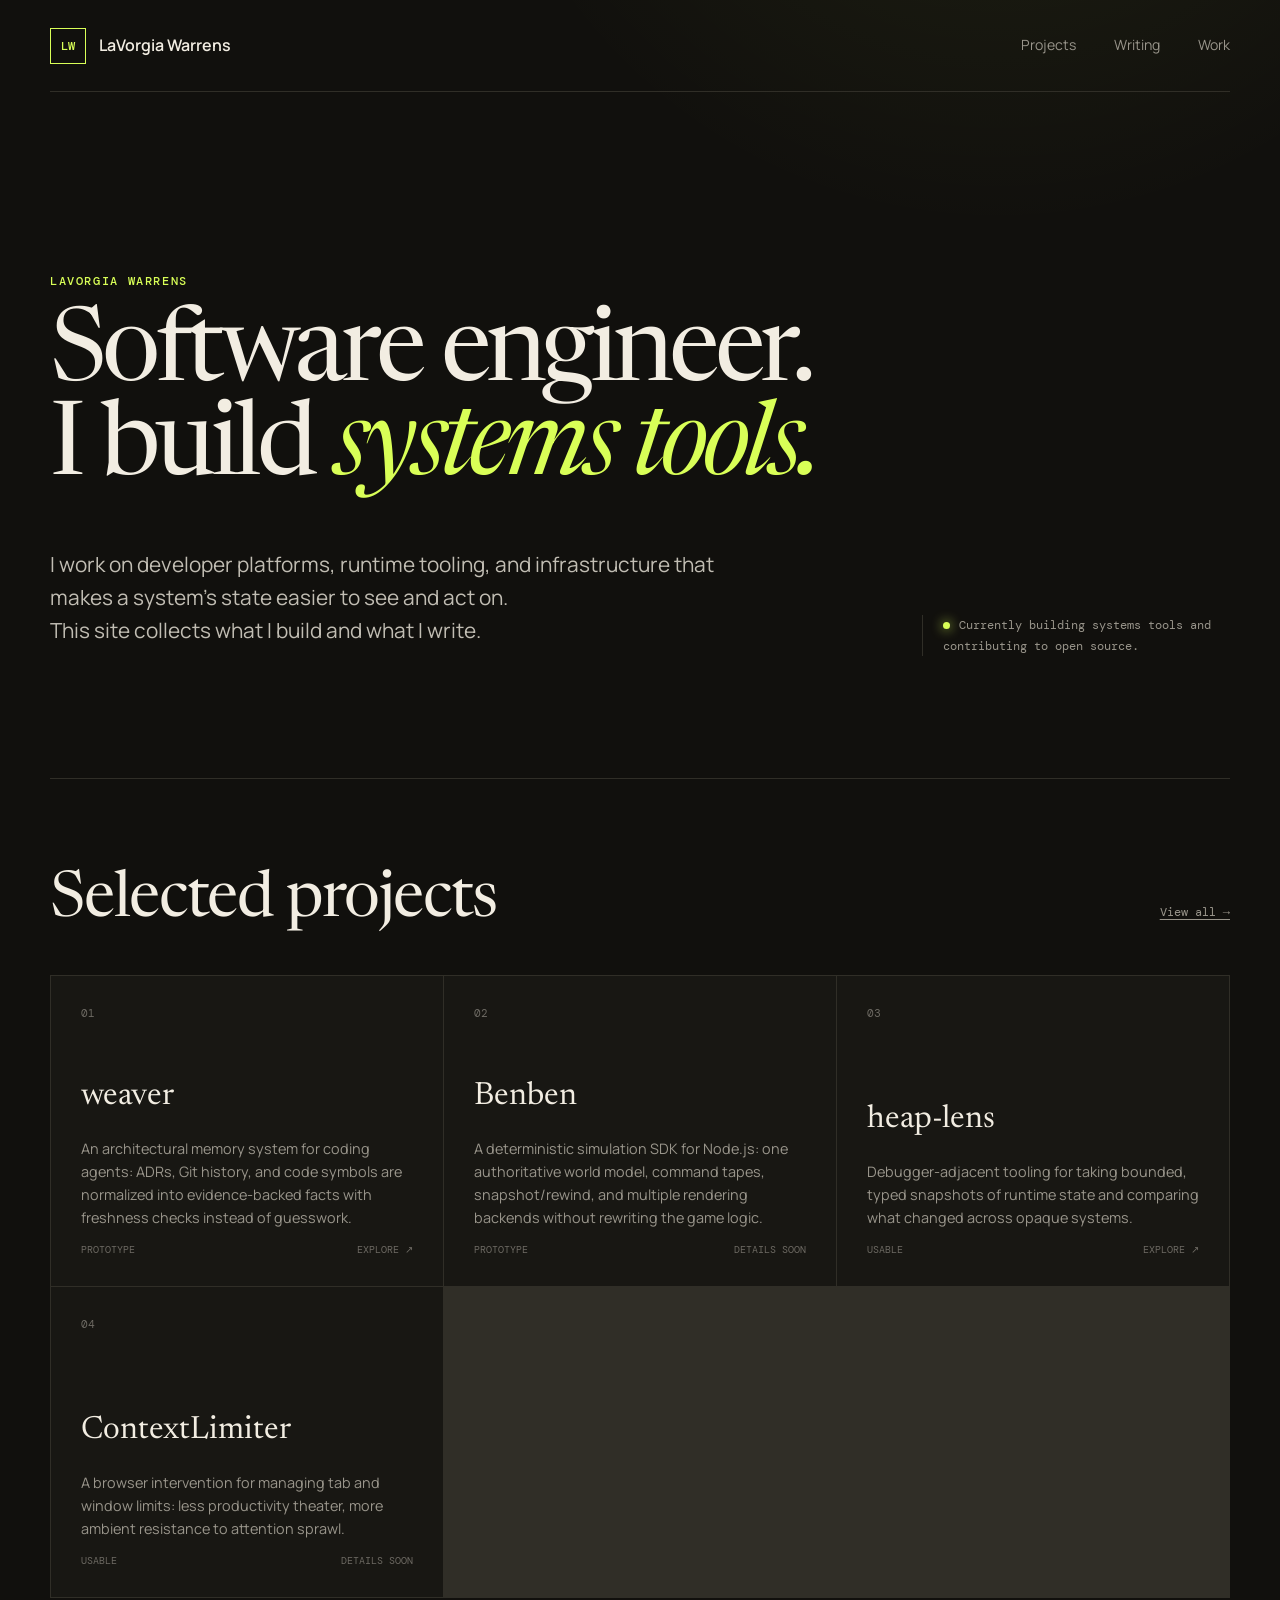
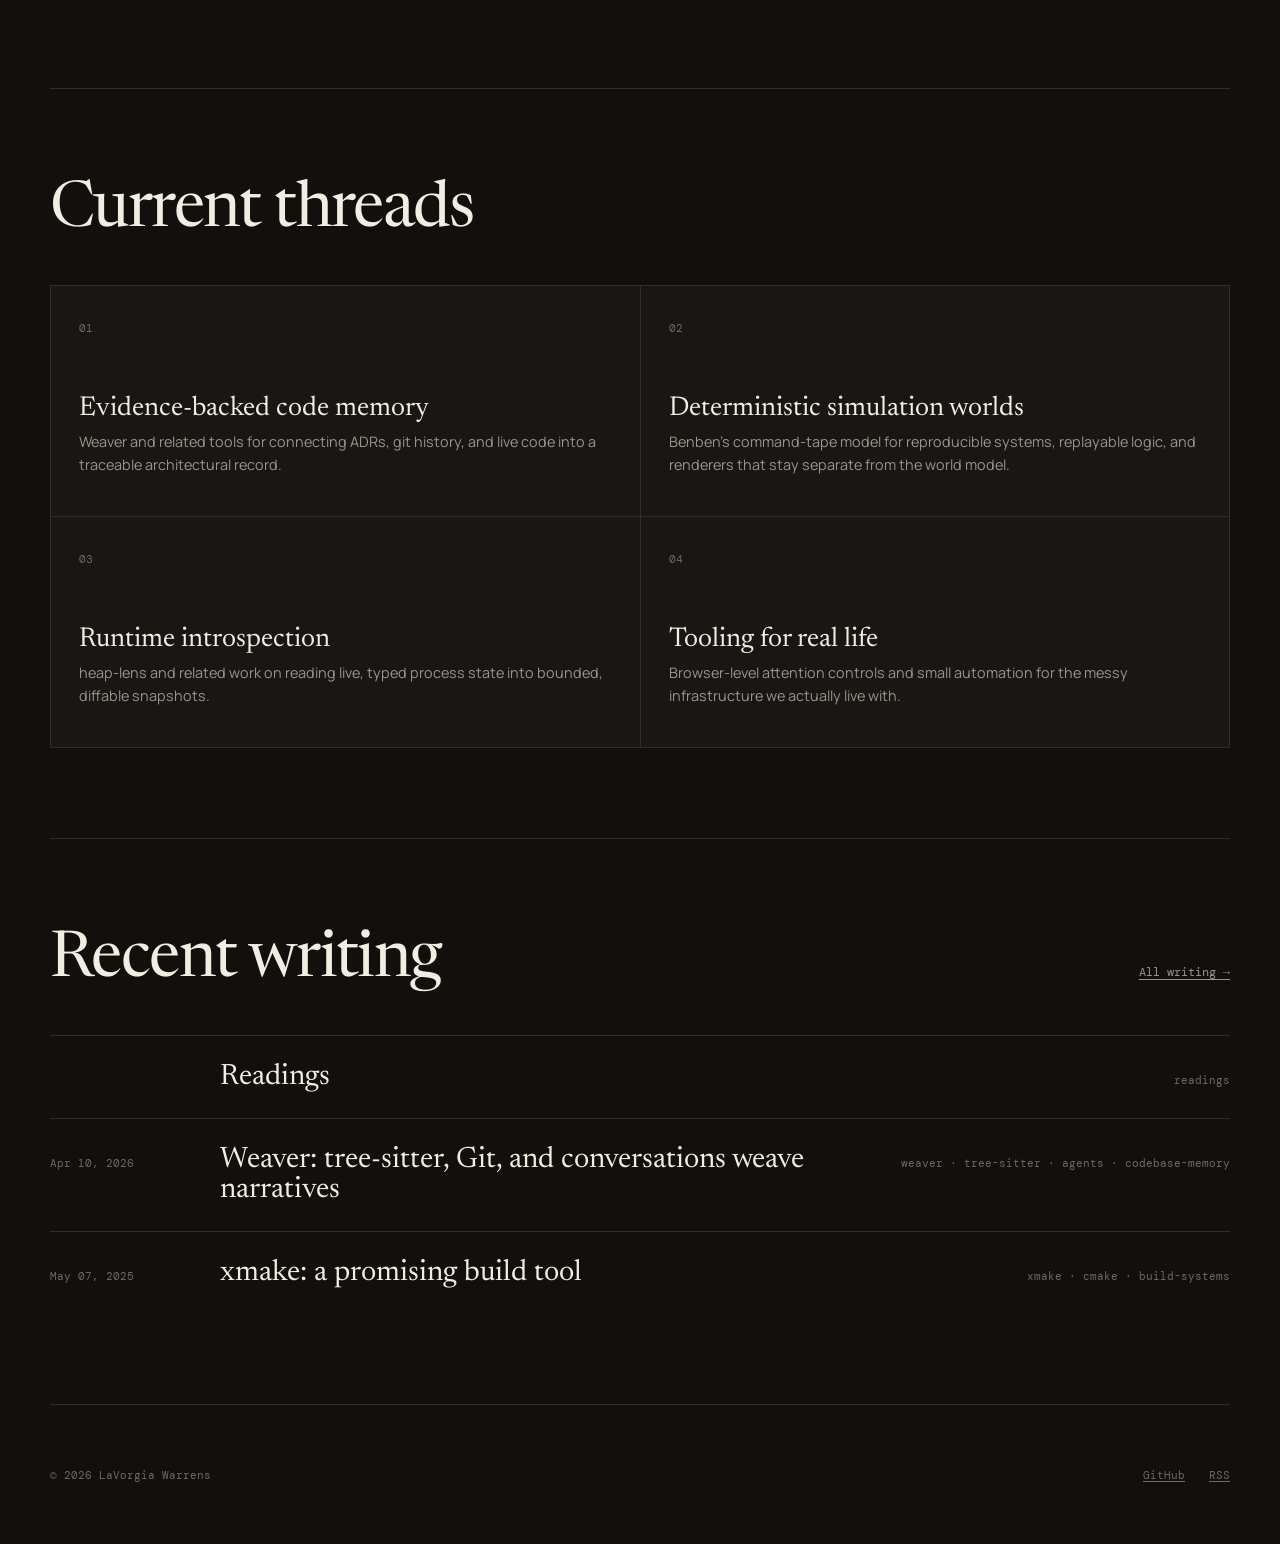
==== index.html @ e3dd5a3b "Publish ae44c49" ====
<!DOCTYPE html><html lang="en"><head><meta charset="UTF-8"><meta name="viewport" content="width=device-width"><meta name="generator" content="Astro v7.2.2"><meta name="description" content="Software engineer building tools, platforms, and systems for developers, operators, and devices working through complexity."><meta name="theme-color" content="#11100d"><meta property="og:title" content="LaVorgia Warrens · Software Engineer"><meta property="og:description" content="Software engineer building tools, platforms, and systems for developers, operators, and devices working through complexity."><meta property="og:type" content="website"><meta property="og:url" content="https://lwarrens.github.io/"><meta property="og:site_name" content="LaVorgia Warrens"><meta name="twitter:card" content="summary"><meta name="twitter:title" content="LaVorgia Warrens · Software Engineer"><meta name="twitter:description" content="Software engineer building tools, platforms, and systems for developers, operators, and devices working through complexity."><link rel="icon" href="/favicon.svg" type="image/svg+xml"><link rel="alternate" type="application/rss+xml" title="LaVorgia Warrens" href="/feed.xml"><link rel="canonical" href="https://lwarrens.github.io/"><title>LaVorgia Warrens · Software Engineer</title><link rel="stylesheet" href="/_astro/Base.Cdn5ZJX8.css"></head><body><a class="skip-link" href="#main-content">Skip to main content</a><div class="page-shell"><header class="site-header"><a class="wordmark" href="/" aria-label="LaVorgia Warrens, home"><span class="mark">LW</span><span>LaVorgia Warrens</span></a><nav aria-label="Primary navigation"><a href="/projects/">Projects</a><a href="/writing/">Writing</a><a href="/work/">Work</a></nav></header><main id="main-content"><section class="hero"><p class="eyebrow">LaVorgia Warrens</p><h1>Software engineer.<br>I build <em>systems tools.</em></h1><div class="hero-bottom"><p class="hero-copy">I work on developer platforms, runtime tooling, and infrastructure that makes a system's state easier to see and act on.<br>This site collects what I build and what I write.</p><p class="availability">Currently building systems tools and contributing to open source.</p></div></section><section class="section"><div class="section-head"><h2>Selected projects</h2><a class="section-link" href="/projects/">View all →</a></div><div class="project-grid"><a class="project-card" href="/weaver/"><span class="project-number">01</span><h3>weaver</h3><p>An architectural memory system for coding agents: ADRs, Git history, and code symbols are normalized into evidence-backed facts with freshness checks instead of guesswork.</p><footer><span>Prototype</span><span>Explore ↗</span></footer></a><article class="project-card"><span class="project-number">02</span><h3>Benben</h3><p>A deterministic simulation SDK for Node.js: one authoritative world model, command tapes, snapshot/rewind, and multiple rendering backends without rewriting the game logic.</p><footer><span>Prototype</span><span>Details soon</span></footer></article><a class="project-card" href="https://github.com/LWarrens/heap-lens"><span class="project-number">03</span><h3>heap-lens</h3><p>Debugger-adjacent tooling for taking bounded, typed snapshots of runtime state and comparing what changed across opaque systems.</p><footer><span>Usable</span><span>Explore ↗</span></footer></a><article class="project-card"><span class="project-number">04</span><h3>ContextLimiter</h3><p>A browser intervention for managing tab and window limits: less productivity theater, more ambient resistance to attention sprawl.</p><footer><span>Usable</span><span>Details soon</span></footer></article></div></section><section class="section"><div class="section-head"><h2>Current threads</h2></div><div class="thread-grid"><article><span>01</span><h3>Evidence-backed code memory</h3><p>Weaver and related tools for connecting ADRs, git history, and live code into a traceable architectural record.</p></article><article><span>02</span><h3>Deterministic simulation worlds</h3><p>Benben’s command-tape model for reproducible systems, replayable logic, and renderers that stay separate from the world model.</p></article><article><span>03</span><h3>Runtime introspection</h3><p>heap-lens and related work on reading live, typed process state into bounded, diffable snapshots.</p></article><article><span>04</span><h3>Tooling for real life</h3><p>Browser-level attention controls and small automation for the messy infrastructure we actually live with.</p></article></div></section><section class="section"><div class="section-head"><h2>Recent writing</h2><a class="section-link" href="/writing/">All writing →</a></div><ul class="writing-list"><li class="writing-item"><span aria-hidden="true"></span><a href="/writing/readings/">Readings</a><span class="tags">readings</span></li><li class="writing-item"><time datetime="2026-04-10T00:00:00.000Z">Apr 10, 2026</time><a href="/writing/weaver-tree-sitter-git-and-conversations/">Weaver: tree-sitter, Git, and conversations weave narratives</a><span class="tags">weaver · tree-sitter · agents · codebase-memory</span></li><li class="writing-item"><time datetime="2025-05-07T00:00:00.000Z">May 07, 2025</time><a href="/writing/xmake-a-promising-build-tool/">xmake: a promising build tool</a><span class="tags">xmake · cmake · build-systems</span></li></ul></section></main><footer class="site-footer"><p>© 2026 LaVorgia Warrens</p><div><a href="https://github.com/LWarrens">GitHub</a><a href="/feed.xml">RSS</a></div></footer></div></body></html>
---- _astro/Base.Cdn5ZJX8.css ----
@import "https://fonts.googleapis.com/css2?family=DM+Mono:wght@300;400;500&family=Manrope:wght@400;500;600;700&family=Newsreader:opsz,wght@6..72,400;6..72,500&display=swap";:root{color-scheme:dark;--ink:#f2ede2;--muted:#99958b;--dim:#6d6a63;--paper:#11100d;--surface:#181713;--line:#302e27;--acid:#d9ff57;--rust:#e66c3a;--sans:"Manrope", system-ui, sans-serif;--serif:"Newsreader", Georgia, serif;--mono:"DM Mono", monospace}*{box-sizing:border-box}html,html:focus-within{scroll-behavior:smooth}body{background:radial-gradient(circle at 78% -10%, #d9ff5714, transparent 34rem), var(--paper);color:var(--ink);font-family:var(--sans);margin:0;line-height:1.6}a{color:inherit;text-underline-offset:.22em;text-decoration-thickness:1px}a:hover{color:var(--acid)}a:focus-visible,button:focus-visible{outline:2px solid var(--acid);outline-offset:4px}::selection{background:var(--acid);color:#111}.skip-link{z-index:10;background:var(--acid);color:#111;font:.75rem var(--mono);padding:8px 12px;position:fixed;top:-100px;left:14px}.skip-link:focus,.skip-link:focus-visible{top:14px}.page-shell{width:min(1180px,100% - 40px);margin:0 auto}.site-header{border-bottom:1px solid var(--line);justify-content:space-between;align-items:center;min-height:92px;display:flex}.wordmark{align-items:center;gap:13px;font-weight:600;text-decoration:none;display:flex}.mark{border:1px solid var(--acid);width:36px;height:36px;color:var(--acid);font:500 .75rem var(--mono);place-items:center;display:grid}nav{gap:clamp(18px,3vw,38px);display:flex}nav a{color:var(--muted);font-size:.88rem;text-decoration:none}nav a[aria-current=page],nav a:hover{color:var(--ink)}main{min-height:66vh}.hero{padding:clamp(80px,14vw,170px) 0 110px}.eyebrow{color:var(--acid);font:500 .72rem var(--mono);text-transform:uppercase;letter-spacing:.14em}.hero h1{max-width:1000px;font:400 clamp(3.2rem, 8vw, 7.4rem)/.92 var(--serif);letter-spacing:-.045em;margin:20px 0 30px}.hero h1 em{color:var(--acid);font-style:italic}.hero-bottom{grid-template-columns:1.45fr .55fr;align-items:end;gap:60px;display:grid}.hero-copy{color:#c1bdb3;max-width:700px;font-size:clamp(1.05rem,2vw,1.3rem)}.availability{color:var(--muted);font:.76rem/1.7 var(--mono);border-left:1px solid var(--line);padding-left:20px}.availability:before{content:"";background:var(--acid);width:7px;height:7px;box-shadow:0 0 12px var(--acid);border-radius:50%;margin-right:9px;display:inline-block}.section{border-top:1px solid var(--line);padding:90px 0}.section-head{justify-content:space-between;align-items:baseline;gap:30px;margin-bottom:42px;display:flex}.section h2,.page-intro h1{font:400 clamp(2.4rem, 5vw, 4.4rem)/1 var(--serif);letter-spacing:-.025em;margin:0}.section-link{color:var(--muted);font:.76rem var(--mono)}.project-grid{background:var(--line);border:1px solid var(--line);grid-template-columns:repeat(3,1fr);gap:1px;display:grid}.project-card{background:var(--surface);flex-direction:column;min-height:310px;padding:30px;text-decoration:none;display:flex}.project-card:hover{color:var(--ink);background:#1d1c17}.project-number{color:var(--dim);font:.7rem var(--mono)}.project-card h3{font:400 2rem var(--serif);margin:auto 0 10px}.project-card p{color:var(--muted);font-size:.9rem}.project-card footer{color:var(--dim);font:.65rem var(--mono);text-transform:uppercase;justify-content:space-between;display:flex}.thread-grid{background:var(--line);border:1px solid var(--line);grid-template-columns:repeat(2,1fr);gap:1px;display:grid}.thread-grid article{background:var(--surface);min-height:230px;padding:28px}.thread-grid article>span{color:var(--dim);font:.68rem var(--mono)}.thread-grid h3{font:400 1.7rem var(--serif);margin:55px 0 8px}.thread-grid p{color:var(--muted);margin:0;font-size:.9rem}.writing-list{margin:0;padding:0;list-style:none}.writing-item{border-top:1px solid var(--line);grid-template-columns:140px 1fr auto;align-items:baseline;gap:30px;padding:26px 0;display:grid}.writing-item time,.writing-item .tags{color:var(--dim);font:.7rem var(--mono)}.writing-item a{font:400 clamp(1.3rem, 2.3vw, 2rem) var(--serif);text-decoration:none}.empty-note{border-top:1px solid var(--line);border-bottom:1px solid var(--line);justify-content:space-between;gap:20px;padding:35px 0;display:flex}.empty-note p{font:400 1.4rem var(--serif);margin:0}.empty-note span{color:var(--dim);font:.7rem var(--mono)}.page-intro{max-width:850px;padding:100px 0 70px}.page-intro p{color:var(--muted);max-width:680px;font-size:1.15rem}.project-list{border-top:1px solid var(--line)}.project-row{border-bottom:1px solid var(--line);grid-template-columns:70px 1fr 1.4fr;gap:30px;padding:38px 0;display:grid}.project-row h2{font:400 2.2rem var(--serif);margin:0 0 8px}.project-row p{color:var(--muted);margin-top:0}.project-row .status{color:var(--acid);font:.68rem var(--mono);text-transform:uppercase}.tag-list{flex-wrap:wrap;gap:8px;display:flex}.tag-list span{border:1px solid var(--line);color:var(--muted);font:.64rem var(--mono);padding:5px 8px}.project-actions{font:.75rem var(--mono);gap:18px;margin-top:24px;display:flex}.work-entry{border-top:1px solid var(--line);grid-template-columns:.55fr 1.45fr;gap:60px;padding:60px 0;display:grid}.work-entry h2{font:400 2.5rem var(--serif);margin:0}.work-entry .role{color:var(--muted);font:.72rem/1.7 var(--mono)}.work-entry .summary{font:400 1.6rem/1.25 var(--serif);margin-top:0}.work-entry li{color:var(--muted);margin:10px 0}.prose{max-width:760px;margin:0 auto}.article{padding:90px 0 120px}.article header{margin:20px 0 70px}.article h1{font:400 clamp(3rem, 7vw, 5.8rem)/.98 var(--serif);letter-spacing:-.035em;margin:18px 0}.dek{color:var(--muted);font-size:1.2rem}.article-meta{color:var(--dim);font:.7rem var(--mono);gap:20px;margin:24px 0;display:flex}.prose h2{font:400 2rem var(--serif);margin-top:2.2em}.prose p,.prose li{color:#c5c1b8;font-size:1.04rem}.prose blockquote{border-left:2px solid var(--acid);font:400 1.5rem var(--serif);margin:2em 0;padding-left:24px}.prose code{font:.88em var(--mono);color:var(--acid)}.back-link{text-decoration:none}.about-grid{grid-template-columns:1.4fr .6fr;gap:80px;padding-bottom:100px;display:grid}.about-grid .lead{font:400 clamp(1.8rem, 3vw, 3rem)/1.18 var(--serif);margin-top:0}.about-grid p{color:var(--muted)}.about-prose{max-width:60ch;padding-bottom:100px}.about-prose .lead{font:400 clamp(1.8rem, 3vw, 3rem)/1.18 var(--serif);color:var(--ink);margin-top:0}.about-prose p{color:var(--muted)}.fact-list{border-top:1px solid var(--line)}.fact-list div{border-bottom:1px solid var(--line);padding:16px 0}.fact-list dt{color:var(--dim);font:.65rem var(--mono);text-transform:uppercase}.fact-list dd{margin:4px 0 0}.work-facts{border-top:1px solid var(--line);flex-wrap:wrap;gap:16px 44px;margin:32px 0 0;padding:24px 0 0;display:flex}.work-facts div{flex-direction:column;gap:4px;display:flex}.work-facts dt{color:var(--dim);font:.62rem var(--mono);text-transform:uppercase;letter-spacing:.05em}.work-facts dd{margin:0;font-size:.92rem}.site-footer{border-top:1px solid var(--line);min-height:140px;color:var(--dim);font:.7rem var(--mono);justify-content:space-between;align-items:center;display:flex}.site-footer div{gap:24px;display:flex}@media (prefers-reduced-motion:reduce){html{scroll-behavior:auto}}@media (width<=760px){.page-shell{width:min(100% - 28px,1180px)}.site-header{align-items:flex-start;gap:22px;padding:22px 0}.wordmark span:last-child{display:none}nav{flex-wrap:wrap;justify-content:flex-end;gap:14px}.hero{padding:75px 0 80px}.hero-bottom,.about-grid,.work-entry{grid-template-columns:1fr;gap:18px}.thread-grid,.project-grid{grid-template-columns:1fr}.project-card{min-height:260px}.writing-item{grid-template-columns:1fr;gap:6px}.project-row{grid-template-columns:40px 1fr}.project-row>div:last-child{grid-column:2}.page-intro{padding-top:70px}.site-footer{flex-direction:column;justify-content:center;align-items:flex-start;gap:12px}}
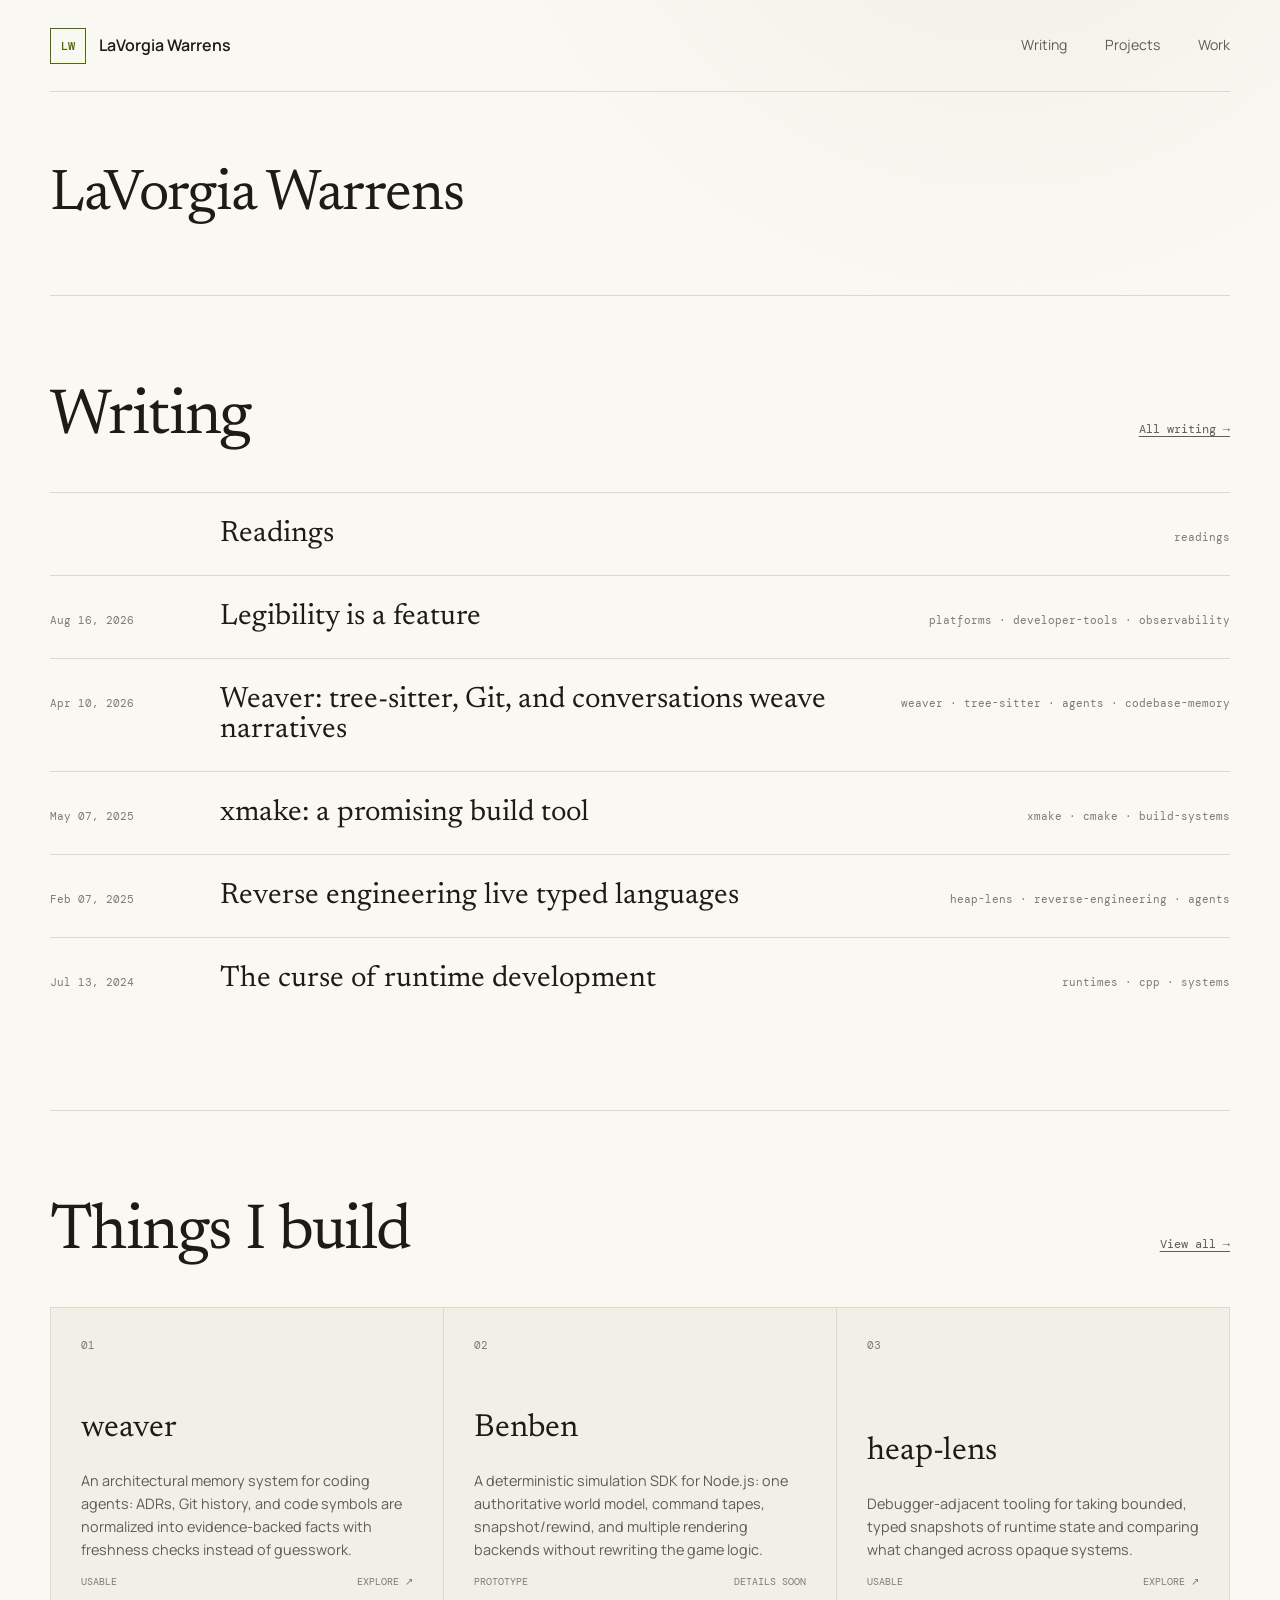
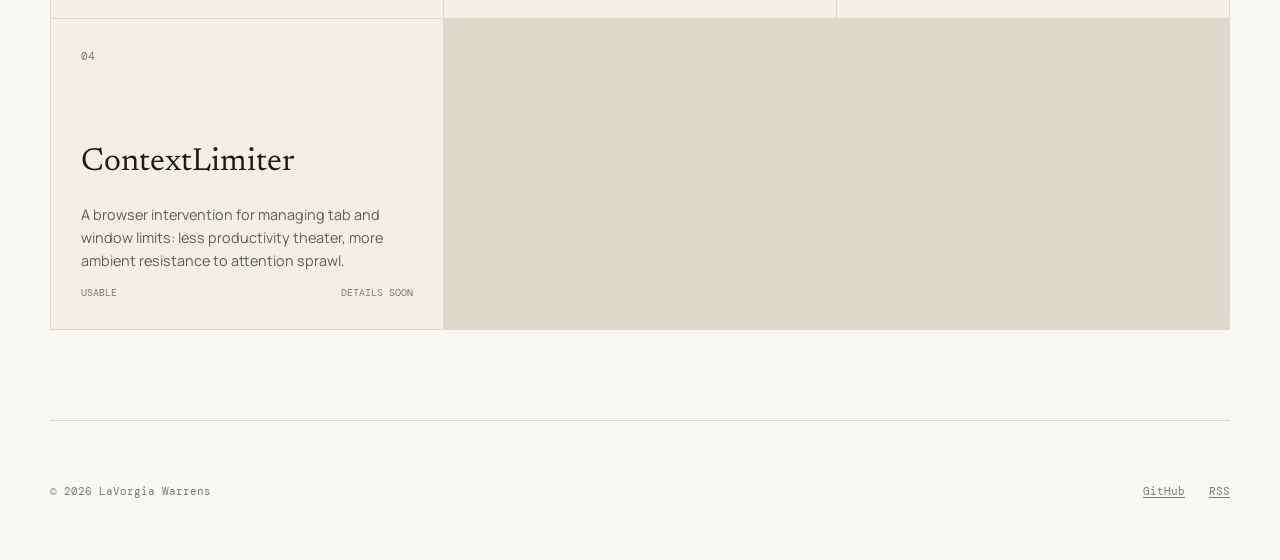
==== commit 9c6c8b1d: "Publish c1a4a33" ====
--- a/index.html
+++ b/index.html
@@ -1 +1,2 @@
-<!DOCTYPE html><html lang="en"><head><meta charset="UTF-8"><meta name="viewport" content="width=device-width"><meta name="generator" content="Astro v7.2.2"><meta name="description" content="Software engineer building tools, platforms, and systems for developers, operators, and devices working through complexity."><meta name="theme-color" content="#11100d"><meta property="og:title" content="LaVorgia Warrens · Software Engineer"><meta property="og:description" content="Software engineer building tools, platforms, and systems for developers, operators, and devices working through complexity."><meta property="og:type" content="website"><meta property="og:url" content="https://lwarrens.github.io/"><meta property="og:site_name" content="LaVorgia Warrens"><meta name="twitter:card" content="summary"><meta name="twitter:title" content="LaVorgia Warrens · Software Engineer"><meta name="twitter:description" content="Software engineer building tools, platforms, and systems for developers, operators, and devices working through complexity."><link rel="icon" href="/favicon.svg" type="image/svg+xml"><link rel="alternate" type="application/rss+xml" title="LaVorgia Warrens" href="/feed.xml"><link rel="canonical" href="https://lwarrens.github.io/"><title>LaVorgia Warrens · Software Engineer</title><link rel="stylesheet" href="/_astro/Base.Cdn5ZJX8.css"></head><body><a class="skip-link" href="#main-content">Skip to main content</a><div class="page-shell"><header class="site-header"><a class="wordmark" href="/" aria-label="LaVorgia Warrens, home"><span class="mark">LW</span><span>LaVorgia Warrens</span></a><nav aria-label="Primary navigation"><a href="/projects/">Projects</a><a href="/writing/">Writing</a><a href="/work/">Work</a></nav></header><main id="main-content"><section class="hero"><p class="eyebrow">LaVorgia Warrens</p><h1>Software engineer.<br>I build <em>systems tools.</em></h1><div class="hero-bottom"><p class="hero-copy">I work on developer platforms, runtime tooling, and infrastructure that makes a system's state easier to see and act on.<br>This site collects what I build and what I write.</p><p class="availability">Currently building systems tools and contributing to open source.</p></div></section><section class="section"><div class="section-head"><h2>Selected projects</h2><a class="section-link" href="/projects/">View all →</a></div><div class="project-grid"><a class="project-card" href="/weaver/"><span class="project-number">01</span><h3>weaver</h3><p>An architectural memory system for coding agents: ADRs, Git history, and code symbols are normalized into evidence-backed facts with freshness checks instead of guesswork.</p><footer><span>Prototype</span><span>Explore ↗</span></footer></a><article class="project-card"><span class="project-number">02</span><h3>Benben</h3><p>A deterministic simulation SDK for Node.js: one authoritative world model, command tapes, snapshot/rewind, and multiple rendering backends without rewriting the game logic.</p><footer><span>Prototype</span><span>Details soon</span></footer></article><a class="project-card" href="https://github.com/LWarrens/heap-lens"><span class="project-number">03</span><h3>heap-lens</h3><p>Debugger-adjacent tooling for taking bounded, typed snapshots of runtime state and comparing what changed across opaque systems.</p><footer><span>Usable</span><span>Explore ↗</span></footer></a><article class="project-card"><span class="project-number">04</span><h3>ContextLimiter</h3><p>A browser intervention for managing tab and window limits: less productivity theater, more ambient resistance to attention sprawl.</p><footer><span>Usable</span><span>Details soon</span></footer></article></div></section><section class="section"><div class="section-head"><h2>Current threads</h2></div><div class="thread-grid"><article><span>01</span><h3>Evidence-backed code memory</h3><p>Weaver and related tools for connecting ADRs, git history, and live code into a traceable architectural record.</p></article><article><span>02</span><h3>Deterministic simulation worlds</h3><p>Benben’s command-tape model for reproducible systems, replayable logic, and renderers that stay separate from the world model.</p></article><article><span>03</span><h3>Runtime introspection</h3><p>heap-lens and related work on reading live, typed process state into bounded, diffable snapshots.</p></article><article><span>04</span><h3>Tooling for real life</h3><p>Browser-level attention controls and small automation for the messy infrastructure we actually live with.</p></article></div></section><section class="section"><div class="section-head"><h2>Recent writing</h2><a class="section-link" href="/writing/">All writing →</a></div><ul class="writing-list"><li class="writing-item"><span aria-hidden="true"></span><a href="/writing/readings/">Readings</a><span class="tags">readings</span></li><li class="writing-item"><time datetime="2026-04-10T00:00:00.000Z">Apr 10, 2026</time><a href="/writing/weaver-tree-sitter-git-and-conversations/">Weaver: tree-sitter, Git, and conversations weave narratives</a><span class="tags">weaver · tree-sitter · agents · codebase-memory</span></li><li class="writing-item"><time datetime="2025-05-07T00:00:00.000Z">May 07, 2025</time><a href="/writing/xmake-a-promising-build-tool/">xmake: a promising build tool</a><span class="tags">xmake · cmake · build-systems</span></li></ul></section></main><footer class="site-footer"><p>© 2026 LaVorgia Warrens</p><div><a href="https://github.com/LWarrens">GitHub</a><a href="/feed.xml">RSS</a></div></footer></div></body></html>+<!DOCTYPE html><html lang="en"><head><meta charset="UTF-8"><meta name="viewport" content="width=device-width"><meta name="generator" content="Astro v7.2.2"><meta name="description" content="Writing about runtimes, build tools, and systems programming, by LaVorgia Warrens."><meta name="theme-color" content="#11100d" media="(prefers-color-scheme: dark)"><meta name="theme-color" content="#faf8f3" media="(prefers-color-scheme: light)"><meta property="og:title" content="LaVorgia Warrens"><meta property="og:description" content="Writing about runtimes, build tools, and systems programming, by LaVorgia Warrens."><meta property="og:type" content="website"><meta property="og:url" content="https://lwarrens.github.io/"><meta property="og:site_name" content="LaVorgia Warrens"><meta name="twitter:card" content="summary_large_image"><meta property="og:image" content="https://lwarrens.github.io/og/default.png"><meta name="twitter:image" content="https://lwarrens.github.io/og/default.png"><meta name="twitter:title" content="LaVorgia Warrens"><meta name="twitter:description" content="Writing about runtimes, build tools, and systems programming, by LaVorgia Warrens."><link rel="icon" href="/favicon.svg" type="image/svg+xml"><link rel="alternate" type="application/rss+xml" title="LaVorgia Warrens" href="/feed.xml"><link rel="canonical" href="https://lwarrens.github.io/"><title>LaVorgia Warrens</title><style>.signal-name[data-astro-cid-wrzy6erk]{width:min(100%,720px);height:clamp(100px,12vw,132px);margin:-15px 0 -18px;position:relative;overflow:visible}.signal-name-canvas[data-astro-cid-wrzy6erk]{pointer-events:none;background:0 0;width:100%;height:100%;display:block}.signal-name-text[data-astro-cid-wrzy6erk]{clip-path:inset(50%);white-space:nowrap;width:1px;height:1px;margin:-1px;padding:0;font-size:1rem;position:absolute;overflow:hidden}@media (prefers-color-scheme:light){.signal-name[data-astro-cid-wrzy6erk]{height:auto;margin:0 0 12px}.signal-name-canvas[data-astro-cid-wrzy6erk]{display:none}.signal-name-text[data-astro-cid-wrzy6erk]{clip-path:none;width:auto;height:auto;font:400 clamp(2rem, 5vw, 3.6rem)/1.1 var(--serif);letter-spacing:-.02em;margin:0;position:static;overflow:visible}}
+</style><link rel="stylesheet" href="/_astro/Base.CVa8vwPh.css"></head><body><a class="skip-link" href="#main-content">Skip to main content</a><div class="page-shell"><header class="site-header"><a class="wordmark" href="/" aria-label="LaVorgia Warrens, home"><span class="mark">LW</span><span>LaVorgia Warrens</span></a><nav aria-label="Primary navigation"><a href="/writing/">Writing</a><a href="/projects/">Projects</a><a href="/work/">Work</a></nav></header><main id="main-content"><section class="hero"><div class="signal-name" aria-label="LaVorgia Warrens" data-astro-cid-wrzy6erk><h1 class="signal-name-text" data-astro-cid-wrzy6erk>LaVorgia Warrens</h1><canvas class="signal-name-canvas" aria-hidden="true" data-astro-cid-wrzy6erk></canvas></div><script type="module">var e=document.querySelector(`.signal-name`),t=e?.querySelector(`canvas`),n=t?.getContext(`2d`);if(e&&t&&n&&!window.matchMedia(`(prefers-color-scheme: light)`).matches){let r=n,i=t,a=window.matchMedia(`(prefers-reduced-motion: reduce)`).matches,o=10800,s=(e,t,n)=>Math.max(t,Math.min(n,e)),c=e=>{let t=s(e,0,1);return t*t*(3-2*t)},l=1,u=1,d=[],f=[],p=-1;function m(e){return e<.07?0:e<.31?c((e-.07)/.24):e<.952?.985+Math.sin((e-.31)*Math.PI*9)*.015:0}function h(){return Math.sqrt(-2*Math.log(Math.max(1e-4,Math.random())))*Math.cos(Math.PI*2*Math.random())}function g(){let e=l/2,t=u/2,n=0;do e=l/2+h()*l*.255,t=u/2+h()*Math.min(25,u*.2),n++;while((e<5||e>l-5||t<4||t>u-4)&&n<12);return{x:s(e,5,l-5),y:s(t,4,u-4)}}function _(){let t=e.getBoundingClientRect();l=Math.max(1,t.width),u=Math.max(1,t.height);let n=Math.min(window.devicePixelRatio||1,2);i.width=Math.round(l*n),i.height=Math.round(u*n),r.setTransform(n,0,0,n,0,0);let a=document.createElement(`canvas`);a.width=Math.max(1,Math.floor(l)),a.height=Math.max(1,Math.floor(u));let o=a.getContext(`2d`),c=`LaVorgia Warrens`,m=s(l*.11,26,70);o.font=`400 ${m}px Newsreader, Georgia, serif`,m*=Math.min(1,(l-14)/o.measureText(c).width),o.font=`400 ${m}px Newsreader, Georgia, serif`,o.textAlign=`center`,o.textBaseline=`middle`;let h=l/2-o.measureText(c).width/2+o.measureText(`LaVorgia `).width;o.fillText(c,l/2,u/2+2);let _=o.getImageData(0,0,a.width,a.height).data;d=[],f=[];for(let e=0;e<a.height;e++)for(let t=0;t<a.width;t++){let n=_[(e*a.width+t)*4+3];if(n<=45)continue;let r=g();d.push({x:t,y:e,sx:r.x,sy:r.y,coverage:n/255,seed:Math.random(),phase:Math.random()*1e3,last:t>=h})}for(let e=0,t=Math.max(5600,Math.floor(l*14));e<t;e++){let e=g(),t=(e.x-l/2)/(l*.255),n=(e.y-u/2)/Math.min(25,u*.2);f.push({x:e.x,y:e.y,envelope:Math.exp(-(t*t+n*n)*.3),seed:Math.random()*1e3,size:.48+Math.random()*.72,streak:Math.random()<.045})}p=-1}function v(e,t,n){let r=Math.sin((e+t*n)*78.233)*43758.5453;return r-Math.floor(r)}function y(e,t,n,i){r.clearRect(0,0,l,u);let a=c((e-.08)/.92),o=c((e-.24)/.76),s=.31+a*.655,p=Math.floor(i/62),m=.5+.5*Math.sin(i*.019),h=.35+a*.8;for(let e of f){let n=v(e.seed,p,.77);if(n<.29-t*.21)continue;let i=e.x+(v(e.seed,p,1.91)-.5)*2.8,a=e.y+(v(e.seed,p,1.39)-.5)*2.1,o=132+n*102,s=(.5+t*.35)*e.envelope*(.32+n*.57);r.fillStyle=`rgba(${Math.round(o)},${Math.round(o)},${Math.round(o)},${s})`,r.fillRect(i,a,e.streak?2.2+e.size:e.size,e.size)}if(n){r.save(),r.globalCompositeOperation=`screen`;for(let e of d){if(e.seed>s||v(e.phase,p,.61)<.052)continue;let t=1-a,n=e.sx+(e.x-e.sx)*a+(v(e.phase,p,1.73)-.5)*(1.8*t+.22),i=e.sy+(e.y-e.sy)*a+(v(e.phase,p,1.17)-.5)*(1.5*t+.18),o=(.008+a*.095)*(.88+m*.12);r.fillStyle=`rgba(217,255,87,${o})`,r.fillRect(n+h,i,1,1),r.fillStyle=`rgba(230,108,58,${o*.82})`,r.fillRect(n-h*.9,i,1,1)}r.restore(),r.save(),r.shadowBlur=a*(4+m*.35);for(let e of d){if(e.seed>s||v(e.phase,p,.61)<.052)continue;let t=1-a,n=e.sx+(e.x-e.sx)*a+(v(e.phase,p,1.73)-.5)*(1.8*t+.22),i=e.sy+(e.y-e.sy)*a+(v(e.phase,p,1.17)-.5)*(1.5*t+.18),c=e.last?[217,255,87]:[242,237,226],l=.19+m*.035;r.shadowColor=e.last?`rgba(217,255,87,${l})`:`rgba(242,237,226,${l})`;let u=.7+v(e.phase,p,.93)*(.22+t*.07),d=c.map(e=>Math.round((191+(e-191)*o)*u));r.fillStyle=`rgb(${d[0]},${d[1]},${d[2]})`,r.globalAlpha=(.48+a*.48)*(.7+e.coverage*.3),r.fillRect(n,i,.66+a*.48,.66+a*.48)}r.restore()}}let b=!1;function x(){b||(b=!0,requestAnimationFrame(S))}function S(e){b=!1;let t=e%o/o,n=a?.985:m(t),r=a||!(t>=.929&&t<.936||t>=.941&&t<.947),i=a||t<.929||t>.974?0:Math.sin(Math.PI*(t-.929)/.045),s=Math.floor(e/62);(s!==p||t>=.925&&t<.975)&&(p=s,y(n,i,r,e)),!a&&!document.hidden&&x()}document.addEventListener(`visibilitychange`,()=>{!document.hidden&&!a&&x()}),document.fonts.ready.then(()=>{_(),new ResizeObserver(_).observe(e),x()})}</script></section><section class="section"><div class="section-head"><h2>Writing</h2><a class="section-link" href="/writing/">All writing →</a></div><ul class="writing-list"><li class="writing-item"><span aria-hidden="true"></span><a href="/writing/readings/">Readings</a><span class="tags">readings</span></li><li class="writing-item"><time datetime="2026-08-16T00:00:00.000Z">Aug 16, 2026</time><a href="/writing/legibility-is-a-feature/">Legibility is a feature</a><span class="tags">platforms · developer-tools · observability</span></li><li class="writing-item"><time datetime="2026-04-10T00:00:00.000Z">Apr 10, 2026</time><a href="/writing/weaver-tree-sitter-git-and-conversations/">Weaver: tree-sitter, Git, and conversations weave narratives</a><span class="tags">weaver · tree-sitter · agents · codebase-memory</span></li><li class="writing-item"><time datetime="2025-05-07T00:00:00.000Z">May 07, 2025</time><a href="/writing/xmake-a-promising-build-tool/">xmake: a promising build tool</a><span class="tags">xmake · cmake · build-systems</span></li><li class="writing-item"><time datetime="2025-02-07T00:00:00.000Z">Feb 07, 2025</time><a href="/writing/reverse-engineering-live-typed-languages/">Reverse engineering live typed languages</a><span class="tags">heap-lens · reverse-engineering · agents</span></li><li class="writing-item"><time datetime="2024-07-13T00:00:00.000Z">Jul 13, 2024</time><a href="/writing/the-curse-of-runtime-development/">The curse of runtime development</a><span class="tags">runtimes · cpp · systems</span></li></ul></section><section class="section"><div class="section-head"><h2>Things I build</h2><a class="section-link" href="/projects/">View all →</a></div><div class="project-grid"><a class="project-card" href="/weaver/"><span class="project-number">01</span><h3>weaver</h3><p>An architectural memory system for coding agents: ADRs, Git history, and code symbols are normalized into evidence-backed facts with freshness checks instead of guesswork.</p><footer><span>Usable</span><span>Explore ↗</span></footer></a><article class="project-card"><span class="project-number">02</span><h3>Benben</h3><p>A deterministic simulation SDK for Node.js: one authoritative world model, command tapes, snapshot/rewind, and multiple rendering backends without rewriting the game logic.</p><footer><span>Prototype</span><span>Details soon</span></footer></article><a class="project-card" href="https://github.com/LWarrens/heap-lens"><span class="project-number">03</span><h3>heap-lens</h3><p>Debugger-adjacent tooling for taking bounded, typed snapshots of runtime state and comparing what changed across opaque systems.</p><footer><span>Usable</span><span>Explore ↗</span></footer></a><article class="project-card"><span class="project-number">04</span><h3>ContextLimiter</h3><p>A browser intervention for managing tab and window limits: less productivity theater, more ambient resistance to attention sprawl.</p><footer><span>Usable</span><span>Details soon</span></footer></article></div></section></main><footer class="site-footer"><p>© 2026 LaVorgia Warrens</p><div><a href="https://github.com/LWarrens">GitHub</a><a href="/feed.xml">RSS</a></div></footer></div></body></html>
--- a/_astro/Base.CVa8vwPh.css
+++ b/_astro/Base.CVa8vwPh.css
@@ -0,0 +1 @@
+@font-face{font-family:Manrope;font-style:normal;font-display:swap;font-weight:400;src:url(/_astro/manrope-latin-400-normal.PaqtzbVb.woff2)format("woff2"),url(/_astro/manrope-latin-400-normal.8tf8FM3T.woff)format("woff")}@font-face{font-family:Manrope;font-style:normal;font-display:swap;font-weight:500;src:url(/_astro/manrope-latin-500-normal.BYYD-dBL.woff2)format("woff2"),url(/_astro/manrope-latin-500-normal.DMZssgOp.woff)format("woff")}@font-face{font-family:Manrope;font-style:normal;font-display:swap;font-weight:600;src:url(/_astro/manrope-latin-600-normal.4f0koTD-.woff2)format("woff2"),url(/_astro/manrope-latin-600-normal.BqgrALkZ.woff)format("woff")}@font-face{font-family:Manrope;font-style:normal;font-display:swap;font-weight:700;src:url(/_astro/manrope-latin-700-normal.BZp_XxE4.woff2)format("woff2"),url(/_astro/manrope-latin-700-normal.DGRFkw-m.woff)format("woff")}@font-face{font-family:Newsreader;font-style:normal;font-display:swap;font-weight:400;src:url(/_astro/newsreader-latin-400-normal.BFBkh4jY.woff2)format("woff2"),url(/_astro/newsreader-latin-400-normal.gRTjlS2D.woff)format("woff")}@font-face{font-family:Newsreader;font-style:italic;font-display:swap;font-weight:400;src:url(/_astro/newsreader-latin-400-italic.CEihAR-f.woff2)format("woff2"),url(/_astro/newsreader-latin-400-italic.CNZoH1hn.woff)format("woff")}@font-face{font-family:Newsreader;font-style:normal;font-display:swap;font-weight:500;src:url(/_astro/newsreader-latin-500-normal.B66TYsaK.woff2)format("woff2"),url(/_astro/newsreader-latin-500-normal.DFwuUcdu.woff)format("woff")}@font-face{font-family:DM Mono;font-style:normal;font-display:swap;font-weight:300;src:url(/_astro/dm-mono-latin-300-normal.CNmLoeDX.woff2)format("woff2"),url(/_astro/dm-mono-latin-300-normal.CT8u5j2n.woff)format("woff")}@font-face{font-family:DM Mono;font-style:normal;font-display:swap;font-weight:400;src:url(/_astro/dm-mono-latin-400-normal.4GdczIuU.woff2)format("woff2"),url(/_astro/dm-mono-latin-400-normal.-0xN8mdc.woff)format("woff")}@font-face{font-family:DM Mono;font-style:normal;font-display:swap;font-weight:500;src:url(/_astro/dm-mono-latin-500-normal.DRMDZjhP.woff2)format("woff2"),url(/_astro/dm-mono-latin-500-normal.CN8Miw6E.woff)format("woff")}:root{color-scheme:light dark;--ink:#f2ede2;--muted:#99958b;--dim:#6d6a63;--paper:#11100d;--surface:#181713;--line:#302e27;--acid:#d9ff57;--rust:#e66c3a;--sans:"Manrope", system-ui, sans-serif;--serif:"Newsreader", Georgia, serif;--mono:"DM Mono", monospace;--body:#c5c1b8;--lead:#c1bdb3;--hover:#1d1c17;--on-acid:#111;--glow:#d9ff5714}@media (prefers-color-scheme:light){:root{--ink:#1c1b17;--muted:#5f5c54;--dim:#7d7a71;--paper:#faf8f3;--surface:#f2efe7;--line:#dcd8cc;--acid:#4f6b00;--rust:#b8481a;--body:#33312b;--lead:#45433c;--hover:#e9e5d9;--on-acid:#faf8f3;--glow:#4f6b000f}}*{box-sizing:border-box}html,html:focus-within{scroll-behavior:smooth}body{background:radial-gradient(circle at 78% -10%, var(--glow), transparent 34rem), var(--paper);color:var(--ink);font-family:var(--sans);margin:0;line-height:1.6}a{color:inherit;text-underline-offset:.22em;text-decoration-thickness:1px}a:hover{color:var(--acid)}a:focus-visible,button:focus-visible{outline:2px solid var(--acid);outline-offset:4px}::selection{background:var(--acid);color:var(--on-acid)}.skip-link{z-index:10;background:var(--acid);color:var(--on-acid);font:.75rem var(--mono);padding:8px 12px;position:fixed;top:-100px;left:14px}.skip-link:focus,.skip-link:focus-visible{top:14px}.page-shell{width:min(1180px,100% - 40px);margin:0 auto}.site-header{border-bottom:1px solid var(--line);justify-content:space-between;align-items:center;min-height:92px;display:flex}.wordmark{align-items:center;gap:13px;font-weight:600;text-decoration:none;display:flex}.mark{border:1px solid var(--acid);width:36px;height:36px;color:var(--acid);font:500 .75rem var(--mono);place-items:center;display:grid}nav{gap:clamp(18px,3vw,38px);display:flex}nav a{color:var(--muted);font-size:.88rem;text-decoration:none}nav a[aria-current=page],nav a:hover{color:var(--ink)}main{min-height:66vh}.hero{padding:clamp(40px,6vw,72px) 0 56px}.eyebrow{color:var(--acid);font:500 .72rem var(--mono);text-transform:uppercase;letter-spacing:.14em}.section{border-top:1px solid var(--line);padding:90px 0}.section-head{justify-content:space-between;align-items:baseline;gap:30px;margin-bottom:42px;display:flex}.section h2,.page-intro h1{font:400 clamp(2.4rem, 5vw, 4.4rem)/1 var(--serif);letter-spacing:-.025em;margin:0}.section-link{color:var(--muted);font:.76rem var(--mono)}.project-grid{background:var(--line);border:1px solid var(--line);grid-template-columns:repeat(3,1fr);gap:1px;display:grid}.project-card{background:var(--surface);flex-direction:column;min-height:310px;padding:30px;text-decoration:none;display:flex}.project-card:hover{background:var(--hover);color:var(--ink)}.project-number{color:var(--dim);font:.7rem var(--mono)}.project-card h3{font:400 2rem var(--serif);margin:auto 0 10px}.project-card p{color:var(--muted);font-size:.9rem}.project-card footer{color:var(--dim);font:.65rem var(--mono);text-transform:uppercase;justify-content:space-between;display:flex}.thread-grid{background:var(--line);border:1px solid var(--line);grid-template-columns:repeat(2,1fr);gap:1px;display:grid}.thread-grid article{background:var(--surface);min-height:230px;padding:28px}.thread-grid article>span{color:var(--dim);font:.68rem var(--mono)}.thread-grid h3{font:400 1.7rem var(--serif);margin:55px 0 8px}.thread-grid p{color:var(--muted);margin:0;font-size:.9rem}.writing-list{margin:0;padding:0;list-style:none}.writing-item{border-top:1px solid var(--line);grid-template-columns:140px 1fr auto;align-items:baseline;gap:30px;padding:26px 0;display:grid}.writing-item time,.writing-item .tags{color:var(--dim);font:.7rem var(--mono)}.writing-item a{font:400 clamp(1.3rem, 2.3vw, 2rem) var(--serif);text-decoration:none}.empty-note{border-top:1px solid var(--line);border-bottom:1px solid var(--line);justify-content:space-between;gap:20px;padding:35px 0;display:flex}.empty-note p{font:400 1.4rem var(--serif);margin:0}.empty-note span{color:var(--dim);font:.7rem var(--mono)}.page-intro{max-width:850px;padding:100px 0 70px}.page-intro p{color:var(--muted);max-width:680px;font-size:1.15rem}.project-list{border-top:1px solid var(--line)}.project-row{border-bottom:1px solid var(--line);grid-template-columns:70px 1fr 1.4fr;gap:30px;padding:38px 0;display:grid}.project-row h2{font:400 2.2rem var(--serif);margin:0 0 8px}.project-row p{color:var(--muted);margin-top:0}.project-row .status{color:var(--acid);font:.68rem var(--mono);text-transform:uppercase}.tag-list{flex-wrap:wrap;gap:8px;display:flex}.tag-list span{border:1px solid var(--line);color:var(--muted);font:.64rem var(--mono);padding:5px 8px}.project-actions{font:.75rem var(--mono);gap:18px;margin-top:24px;display:flex}.work-entry{border-top:1px solid var(--line);grid-template-columns:.55fr 1.45fr;gap:60px;padding:60px 0;display:grid}.work-entry h2{font:400 2.5rem var(--serif);margin:0}.work-entry .role{color:var(--muted);font:.72rem/1.7 var(--mono)}.work-entry .summary{font:400 1.6rem/1.25 var(--serif);margin-top:0}.work-entry li{color:var(--muted);margin:10px 0}.prose{max-width:760px;margin:0 auto}.article{padding:90px 0 120px}.article header{margin:20px 0 70px}.article h1{font:400 clamp(3rem, 7vw, 5.8rem)/.98 var(--serif);letter-spacing:-.035em;margin:18px 0}.dek{color:var(--muted);font-size:1.2rem}.article-meta{color:var(--dim);font:.7rem var(--mono);gap:20px;margin:24px 0;display:flex}.prose h2{font:400 2rem var(--serif);margin-top:2.2em}.prose p,.prose li{color:var(--body);font-size:1.04rem}.prose blockquote{border-left:2px solid var(--acid);font:400 1.5rem var(--serif);margin:2em 0;padding-left:24px}.prose code{font:.88em var(--mono);color:var(--acid)}.back-link{text-decoration:none}.prose h2,.prose h3{scroll-margin-top:24px}.heading-anchor{color:var(--dim);font:.7em var(--mono);opacity:0;margin-left:.4em;text-decoration:none;transition:opacity .15s}.prose :is(h2,h3):hover .heading-anchor,.heading-anchor:focus-visible{opacity:1}.heading-anchor:hover{color:var(--acid)}.prose a{color:var(--ink);text-decoration-color:var(--acid)}.prose a:hover{color:var(--acid)}.prose pre{border:1px solid var(--line);font:.85rem/1.6 var(--mono);padding:18px 20px;overflow-x:auto}.prose pre code{color:inherit;font:inherit}.toc{border:1px solid var(--line);background:var(--surface);margin:-30px 0 50px;padding:20px 24px;display:block}.toc p{margin:0 0 12px}.toc ol{gap:8px;margin:0;padding:0;list-style:none;display:grid}.toc li.sub{padding-left:18px}.toc a{color:var(--muted);font-size:.92rem;text-decoration:none}.toc a:hover{color:var(--acid)}.post-nav{background:var(--line);border:1px solid var(--line);grid-template-columns:1fr 1fr;gap:1px;margin-top:90px;display:grid}.post-nav a,.post-nav>span{background:var(--surface);font:400 1.3rem/1.25 var(--serif);padding:24px;text-decoration:none}.post-nav>span{visibility:hidden}.post-nav a:hover{background:var(--hover)}.post-nav a span{color:var(--dim);font:.68rem var(--mono);text-transform:uppercase;letter-spacing:.1em;margin-bottom:10px;display:block}.post-nav .newer{text-align:right;grid-column:2}.post-nav .older{grid-column:1}.about-grid{grid-template-columns:1.4fr .6fr;gap:80px;padding-bottom:100px;display:grid}.about-grid .lead{font:400 clamp(1.8rem, 3vw, 3rem)/1.18 var(--serif);margin-top:0}.about-grid p{color:var(--muted)}.about-prose{max-width:60ch;padding-bottom:100px}.about-prose .lead{font:400 clamp(1.8rem, 3vw, 3rem)/1.18 var(--serif);color:var(--ink);margin-top:0}.about-prose p{color:var(--muted)}.fact-list{border-top:1px solid var(--line)}.fact-list div{border-bottom:1px solid var(--line);padding:16px 0}.fact-list dt{color:var(--dim);font:.65rem var(--mono);text-transform:uppercase}.fact-list dd{margin:4px 0 0}.work-facts{border-top:1px solid var(--line);flex-wrap:wrap;gap:16px 44px;margin:32px 0 0;padding:24px 0 0;display:flex}.work-facts div{flex-direction:column;gap:4px;display:flex}.work-facts dt{color:var(--dim);font:.62rem var(--mono);text-transform:uppercase;letter-spacing:.05em}.work-facts dd{margin:0;font-size:.92rem}.site-footer{border-top:1px solid var(--line);min-height:140px;color:var(--dim);font:.7rem var(--mono);justify-content:space-between;align-items:center;display:flex}.site-footer div{gap:24px;display:flex}@media (prefers-reduced-motion:reduce){html{scroll-behavior:auto}}@media (width<=760px){.page-shell{width:min(100% - 28px,1180px)}.site-header{align-items:flex-start;gap:22px;padding:22px 0}.wordmark span:last-child{display:none}nav{flex-wrap:wrap;justify-content:flex-end;gap:14px}.hero{padding:48px 0 56px}.about-grid,.work-entry{grid-template-columns:1fr;gap:18px}.thread-grid,.project-grid{grid-template-columns:1fr}.project-card{min-height:260px}.writing-item{grid-template-columns:1fr;gap:6px}.post-nav{grid-template-columns:1fr}.post-nav .newer,.post-nav .older{text-align:left;grid-column:auto}.post-nav>span{display:none}.project-row{grid-template-columns:40px 1fr}.project-row>div:last-child{grid-column:2}.page-intro{padding-top:70px}.site-footer{flex-direction:column;justify-content:center;align-items:flex-start;gap:12px}}@view-transition{navigation:auto}::view-transition-old(root),::view-transition-new(root){animation-duration:.22s}nav[aria-label=Primary\ navigation] a{padding:4px 0;position:relative}nav[aria-label=Primary\ navigation] a:after{content:"";background:var(--acid);transform-origin:0;height:1px;transition:transform .25s;position:absolute;bottom:0;left:0;right:0;transform:scaleX(0)}nav[aria-label=Primary\ navigation] a:hover:after,nav[aria-label=Primary\ navigation] a[aria-current=page]:after{transform:scaleX(1)}.mark{transition:background .2s,color .2s}.wordmark:hover .mark{background:var(--acid);color:var(--on-acid)}.writing-item[hidden]{display:none}.tag-filter{flex-wrap:wrap;gap:8px;margin-bottom:36px;display:flex}.tag-filter button{color:var(--muted);border:1px solid var(--line);cursor:pointer;font:.68rem var(--mono);background:0 0;padding:6px 12px;transition:color .2s,border-color .2s,background .2s}.tag-filter button:hover{color:var(--ink);border-color:var(--dim)}.tag-filter button[aria-pressed=true]{color:var(--on-acid);background:var(--acid);border-color:var(--acid)}.read-progress{z-index:9;background:var(--acid);transform-origin:0;pointer-events:none;height:2px;position:fixed;top:0;left:0;right:0;transform:scaleX(0)}.prose pre{position:relative}.copy-code{background:var(--surface);color:var(--muted);border:1px solid var(--line);font:.64rem var(--mono);cursor:pointer;opacity:0;padding:3px 8px;transition:opacity .2s,color .2s;position:absolute;top:8px;right:8px}.prose pre:hover .copy-code,.copy-code:focus-visible{opacity:1}.copy-code:hover{color:var(--acid)}@media (hover:none){.copy-code{opacity:1}}@media (prefers-reduced-motion:reduce){*,:before,:after{transition:none!important;animation:none!important}@view-transition{navigation:none}}.astro-code,.astro-code span{color:var(--shiki-dark);background-color:var(--shiki-dark-bg)}@media (prefers-color-scheme:light){.astro-code,.astro-code span{color:var(--shiki-light);background-color:var(--shiki-light-bg)}}
